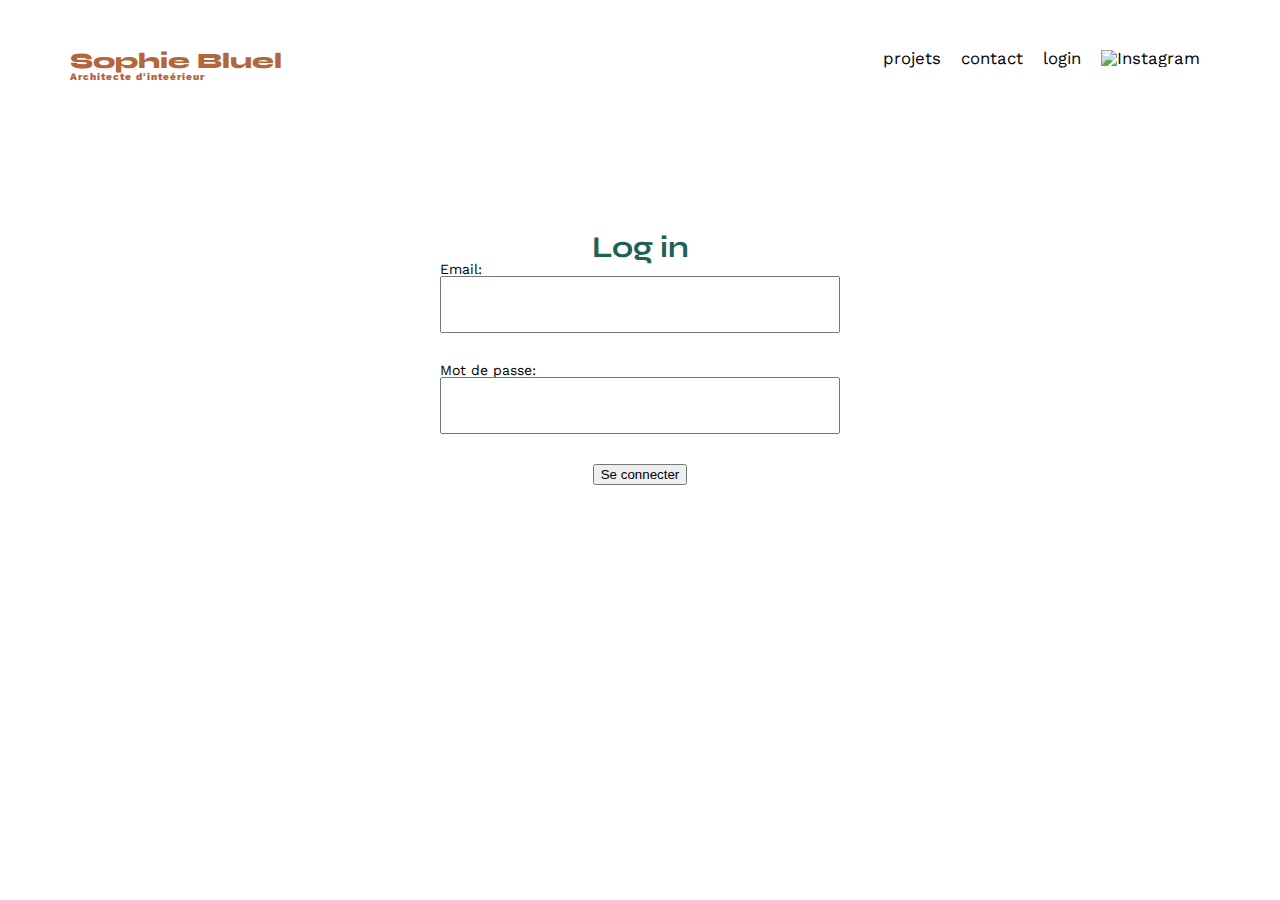
==== FrontEnd/login.html @ e06c0850 "login intégré" ====
<!DOCTYPE html>
<html lang="fr">
<head>
	<meta charset="UTF-8">
	<title>Sophie Bluel - Architecte d'intérieur</title>
	<meta name="viewport" content="width=device-width, initial-scale=1.0">
	<link rel="preconnect" href="https://fonts.googleapis.com">
	<link rel="preconnect" href="https://fonts.gstatic.com" crossorigin>
	<link href="https://fonts.googleapis.com/css2?family=Syne:wght@700;800&family=Work+Sans&display=swap" rel="stylesheet">
	<meta name="description" content="">
	<link rel="stylesheet" href="./assets/style.css">
	<script src="./Js/Lien.js"></script>
</head>
<body>
<header>
	<h1>Sophie Bluel <span>Architecte d'inteérieur</span></h1>
	<nav>
		<ul>
			<li>projets</li>
			<li>contact</li>
			<li>login</li>
			<li><img src="./assets/icons/instagram.png" alt="Instagram"></li>
		</ul>
	</nav>
</header>
<div class="login">
<form>
    <h2>Log in</h2>
    <div class="mail">
        <label for="email">Email:</label>
        <input type="email" id="email" name="email" required>
      </div>
      <div class="mdp">
        <label for="password">Mot de passe:</label>
        <input type="password" id="password" name="password" required>
      </div>
      <div class="seconnecter">
        <button type="submit">Se connecter</button>
      </div>
</form>
</div>
</body>
---- FrontEnd/assets/style.css ----
/* http://meyerweb.com/eric/tools/css/reset/
   v2.0 | 20110126
   License: none (public domain)
*/

html, body, div, span, applet, object, iframe,
h1, h2, h3, h4, h5, h6, p, blockquote, pre,
a, abbr, acronym, address, big, cite, code,
del, dfn, em, img, ins, kbd, q, s, samp,
small, strike, strong, sub, sup, tt, var,
b, u, i, center,
dl, dt, dd, ol, ul, li,
fieldset, form, label, legend,
table, caption, tbody, tfoot, thead, tr, th, td,
article, aside, canvas, details, embed,
figure, figcaption, footer, header, hgroup,
menu, nav, output, ruby, section, summary,
time, mark, audio, video {
	margin: 0;
	padding: 0;
	border: 0;
	font-size: 100%;
	font: inherit;
	vertical-align: baseline;
}
/* HTML5 display-role reset for older browsers */
article, aside, details, figcaption, figure,
footer, header, hgroup, menu, nav, section {
	display: block;
}
body {
	line-height: 1;
}
ol, ul {
	list-style: none;
}
blockquote, q {
	quotes: none;
}
blockquote:before, blockquote:after,
q:before, q:after {
	content: '';
	content: none;
}
table {
	border-collapse: collapse;
	border-spacing: 0;
}
/** end reset css**/
body {
	max-width: 1140px;
	margin:auto;
	font-family: 'Work Sans' ;
	font-size: 14px;
}
header {
	display: flex;
	justify-content: space-between;
	margin: 50px 0
}
section {
	margin: 50px 0
}

h1{
	display: flex;
	flex-direction: column;
	font-family: 'Syne';
	font-size: 22px;
	font-weight: 800;
	color: #B1663C
}

h1 > span {
	font-family: 'Work Sans';
	font-size:10px;
	letter-spacing: 0.1em;
;
}

h2{
	font-family: 'Syne';
	font-weight: 700;
	font-size: 30px;
	color: #1D6154
}
nav ul {
	display: flex;
	align-items: center;
	list-style-type: none;

}
nav li {
	padding: 0 10px;
	font-size: 1.2em;
}

li:hover {
	color: #B1663C;
}
#introduction {
	display: flex;
	align-items: center;
}
#introduction figure {
	flex: 1
}
#introduction img {
	display: block;
	margin: auto;
	width: 80%;
}

#introduction article {
	flex: 1
}
#introduction h2 {
	margin-bottom: 1em;
}

#introduction p {
	margin-bottom: 0.5em;
}
#portfolio h2 {
	text-align: center;
	margin-bottom: 1em;
}
.gallery {
	width: 100%;
	display: grid;
	grid-template-columns: 1fr 1fr 1fr;
	grid-column-gap: 20px;
	grid-row-gap: 20px;
}

.gallery img {
	width: 100%;

}
#contact {
	width: 50%;
margin: auto;
}
#contact > * {
	text-align: center;

}
#contact h2{
	margin-bottom: 20px;
}
#contact form {
	text-align: left;
	margin-top:30px;
	display: flex;
	flex-direction: column;
}

#contact input {
	height: 50px;
	font-size: 1.2em;
	border: none;
	box-shadow: 0px 4px 14px rgba(0, 0, 0, 0.09);
}
#contact label {
	margin: 2em 0 1em 0;
}
#contact textarea {
	border: none;
	box-shadow: 0px 4px 14px rgba(0, 0, 0, 0.09);
}

input[type="submit"]{
	font-family: 'Syne';
	font-weight: 700;
	color: white;
	background-color: #1D6154;
	margin : 2em auto ;
	width: 180px;
	text-align: center;
	border-radius: 60px ;
}

footer nav ul {
	display: flex;
	justify-content: flex-end;
	margin: 2em
}

#portfolio ul{
	display:flex;
	width:100%;
	align-items: center;
}

#portfolio ul li {
	display: flex;
	padding: 0 5px;
}

#portfolio button {
	padding: 9px 5px;
}

.login {
	display: flex;
	justify-content: center;
	margin-top: 150px;
}

.login form h2 {
	display: flex;
	color: #1D6154;
	justify-content: center;
}

.mail {
	display: flex;
	flex-direction: column;
 	margin-bottom: 30px;
}

.mdp {
	display: flex;
	flex-direction: column;
	margin-bottom: 30px;
}

.login form {
	width:400px;
}

.login form button {
	display: flex;
	justify-content: center;
}

.login form input {
	height: 51px;
}

.seconnecter {
	display: flex;
	justify-content: center;
}
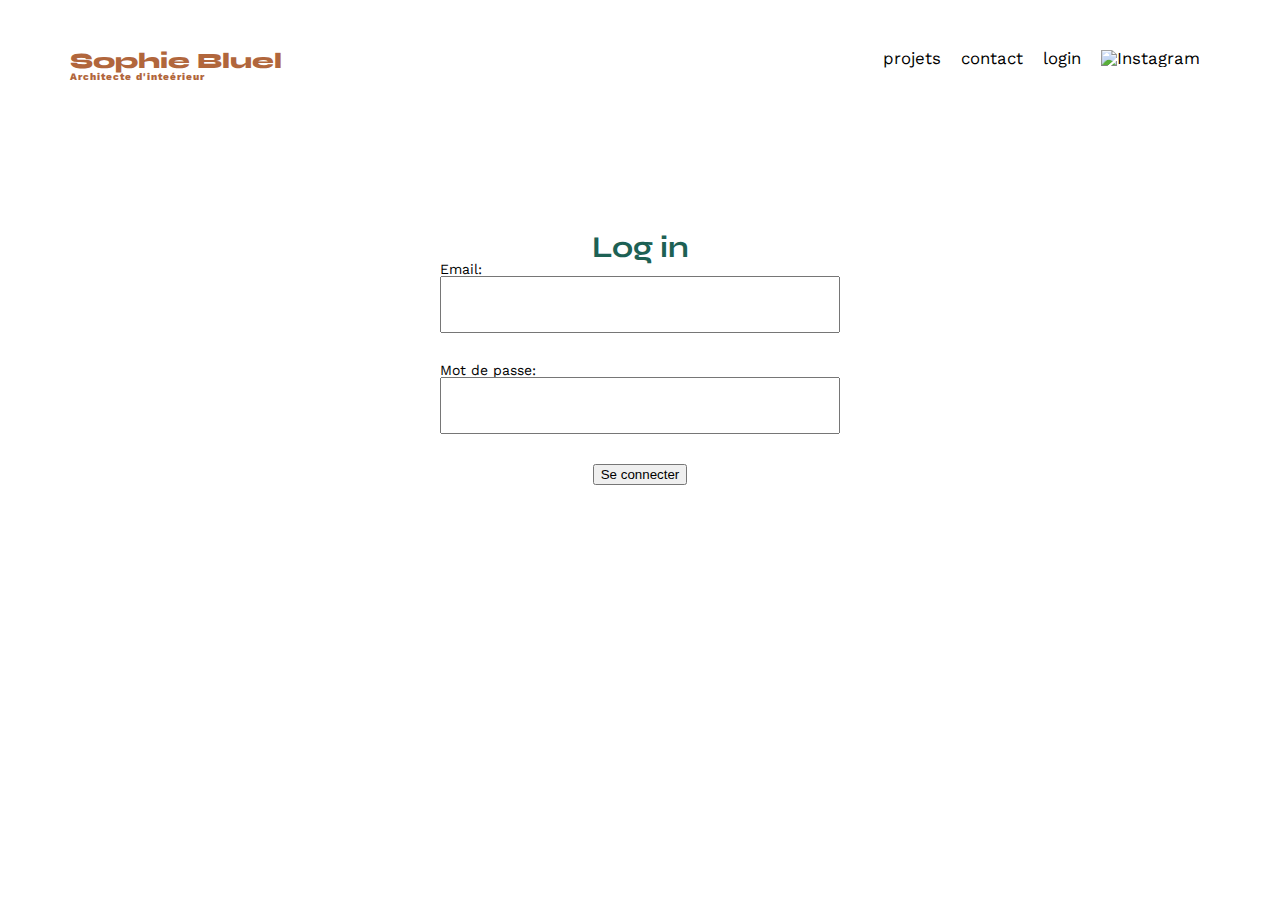
==== commit 052048f0: "supprimer projets" ====
--- a/FrontEnd/login.html
+++ b/FrontEnd/login.html
@@ -9,7 +9,7 @@
 	<link href="https://fonts.googleapis.com/css2?family=Syne:wght@700;800&family=Work+Sans&display=swap" rel="stylesheet">
 	<meta name="description" content="">
 	<link rel="stylesheet" href="./assets/style.css">
-	<script src="./Js/Lien.js"></script>
+	<script src="./Js/Login.js"></script>
 </head>
 <body>
 <header>
@@ -24,7 +24,7 @@
 	</nav>
 </header>
 <div class="login">
-<form>
+<form method="POST">
     <h2>Log in</h2>
     <div class="mail">
         <label for="email">Email:</label>
@@ -34,6 +34,7 @@
         <label for="password">Mot de passe:</label>
         <input type="password" id="password" name="password" required>
       </div>
+	  <p id="error-message"></p>
       <div class="seconnecter">
         <button type="submit">Se connecter</button>
       </div>
--- a/FrontEnd/assets/style.css
+++ b/FrontEnd/assets/style.css
@@ -241,4 +241,58 @@
 .seconnecter {
 	display: flex;
 	justify-content: center;
+}
+
+.modal {
+	display:flex;
+	align-items: center;
+	justify-content: center;
+	position: fixed;
+	left: 0;
+  	top: 0;
+  	width: 100%;
+  	height: 100%;
+	overflow: auto;
+  	background-color: rgba(0, 0, 0, 0.5);
+}
+
+.modal-wrapper {
+	display: flex;
+	flex-direction: column;
+	width: 630px;
+	height:731px;
+	padding: 60px 120px;
+	background-color: white;
+
+}
+
+.modal-gallery {
+	display: flex;
+	height: 80%;
+	flex-wrap: wrap;
+}
+
+.modal-gallery img {
+	width: 100%;
+}
+
+.modal-gallery figure {
+	width: 16%;
+	margin: 12px;
+	position: relative;
+}
+
+.delete-icon-overlay {
+	top: 2px;
+	right: 2px;
+	font-size: 24px;
+  }
+
+  
+.icon-container {
+	position: absolute;
+	top: 0;
+	right: 0;
+	transform: translate(50%, -50%);
+	padding: 5px;
 }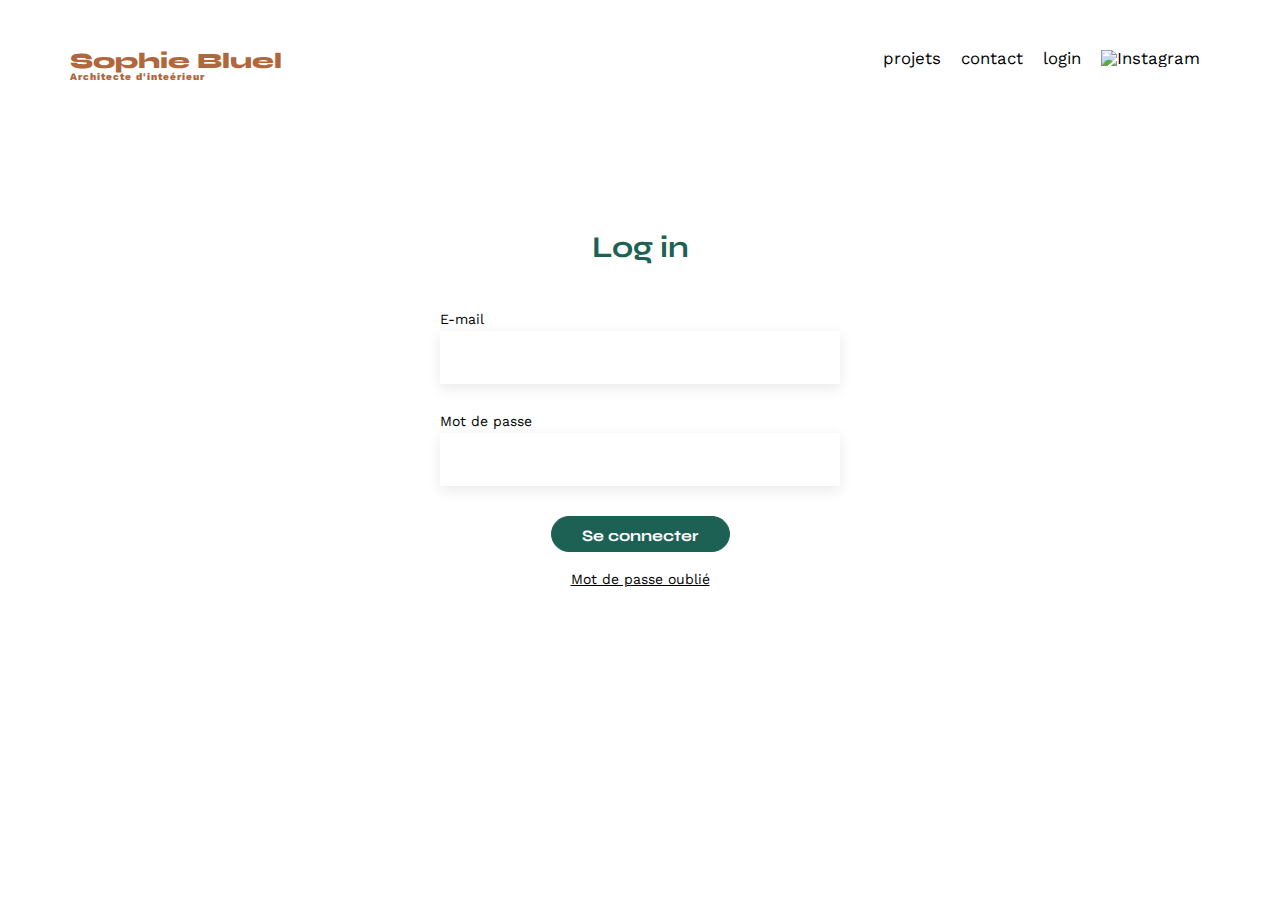
==== commit d2a84d14: "final2" ====
--- a/FrontEnd/login.html
+++ b/FrontEnd/login.html
@@ -24,20 +24,21 @@
 	</nav>
 </header>
 <div class="login">
-<form method="POST">
-    <h2>Log in</h2>
-    <div class="mail">
-        <label for="email">Email:</label>
-        <input type="email" id="email" name="email" required>
-      </div>
-      <div class="mdp">
-        <label for="password">Mot de passe:</label>
-        <input type="password" id="password" name="password" required>
-      </div>
-	  <p id="error-message"></p>
-      <div class="seconnecter">
-        <button type="submit">Se connecter</button>
-      </div>
-</form>
+	<form method="POST">
+		<h2>Log in</h2>
+		<div class="mail">
+			<label for="email">E-mail</label>
+			<input type="email" id="email" name="email" required>
+		</div>
+		<div class="mdp">
+			<label for="password">Mot de passe</label>
+			<input type="password" id="password" name="password" required>
+		</div>
+		<p id="error-message"></p>
+		<div class="seconnecter">
+			<button type="submit">Se connecter</button>
+		</div>
+	</form>
+	<a href="" id="mdpOublie">Mot de passe oublié</a>
 </div>
 </body>--- a/FrontEnd/assets/style.css
+++ b/FrontEnd/assets/style.css
@@ -103,11 +103,25 @@
 	align-items: center;
 }
 #introduction figure {
-	flex: 1
-}
+	flex: 1;
+	display: flex;
+	flex-direction: column;
+}
+
+#openModal {
+	display: flex;
+	align-items: baseline;
+	width: 75px;
+	border:none;
+	background-color:white;
+	cursor:pointer;
+	font-size: 14px;
+	margin-top: 5px;
+}
+
+
 #introduction img {
 	display: block;
-	margin: auto;
 	width: 80%;
 }
 
@@ -197,8 +211,21 @@
 	padding: 0 5px;
 }
 
-#portfolio button {
+.filtres button {
 	padding: 9px 5px;
+	border-radius: 60px;
+	border: solid 1px #1D6154;
+	background-color: white;
+	font-size: 16px;
+	font-family: Syne;
+	color: #1D6154;
+	font-weight: 700;
+	margin: 0 3px;
+}
+
+#portfolio button:hover {
+	background-color:#1D6154;
+	color: white;
 }
 
 .login {
@@ -244,7 +271,7 @@
 }
 
 .modal {
-	display:flex;
+	display:none;
 	align-items: center;
 	justify-content: center;
 	position: fixed;
@@ -256,43 +283,301 @@
   	background-color: rgba(0, 0, 0, 0.5);
 }
 
+.modal2 {
+	display:none;
+	align-items: center;
+	justify-content: center;
+	position: fixed;
+	left: 0;
+  	top: 0;
+  	width: 100%;
+  	height: 100%;
+	overflow: auto;
+  	background-color: rgba(0, 0, 0, 0.5);
+}
+
 .modal-wrapper {
 	display: flex;
 	flex-direction: column;
 	width: 630px;
 	height:731px;
-	padding: 60px 120px;
+	padding: 30px 40px 20px 40px;
 	background-color: white;
-
+	border-radius: 10px;
+	box-sizing:border-box;
+	justify-content: center;
+	align-items: center;
+}
+
+.modal-wrapper2 {
+	display: flex;
+	flex-direction: column;
+	width: 630px;
+	height:731px;
+	padding: 30px 40px 20px 40px;
+	background-color: white;
+	border-radius: 10px;
+	box-sizing:border-box;
+	justify-content: center;
+	align-items: center;
+}
+
+nav a {
+	text-decoration: none;
+	color: black;
 }
 
 .modal-gallery {
-	display: flex;
-	height: 80%;
-	flex-wrap: wrap;
-}
+	display: grid;
+	grid-template-columns: repeat(5, 1fr);
+	grid-template-rows: repeat(3, 1fr);
+	gap: 20px; /* Espacement entre les éléments */
+  }
 
 .modal-gallery img {
 	width: 100%;
 }
 
 .modal-gallery figure {
-	width: 16%;
-	margin: 12px;
+	width: 100%;
+	margin: 5px;
 	position: relative;
 }
 
 .delete-icon-overlay {
-	top: 2px;
-	right: 2px;
-	font-size: 24px;
+	font-size: 15px;
+	color: white;
   }
 
-  
 .icon-container {
 	position: absolute;
-	top: 0;
-	right: 0;
+	top: 15px;
+	right: 15px;
 	transform: translate(50%, -50%);
 	padding: 5px;
+	background-color: black;
+	border-radius:2px;
+}
+
+.icon-container2 {
+	position: absolute;
+	top: 15px;
+	right: 40px;
+	transform: translate(50%, -50%);
+	padding: 5px;
+	background-color: black;
+	border-radius:2px;
+	visibility: hidden;
+}
+
+.figure-wrapper:hover .icon-container2 {
+	visibility: visible;
+  }
+
+
+ 
+.fa-arrows-up-down-left-right {
+	color: white;
+}
+
+#openModal {
+	display: none;
+}
+
+.close {
+	position: absolute;
+	top: 122px;
+	right: 650px;
+	cursor: pointer;
+}
+
+.close i {
+	font-size: 24px;
+}
+
+.close2 {
+	position: absolute;
+	top: 122px;
+	right: 650px;
+	cursor: pointer;
+}
+
+.close2 i {
+	font-size: 24px;
+}
+.galleryTitle {
+	display: flex;
+	font-family: work-sans;
+	font-size: 26px;
+	justify-content: center;
+	padding-bottom: 20px;
+}
+
+.modal-gallery a {
+	text-decoration: none;
+	color: black;
+}
+
+hr {
+	width:420px;
+	border: 1px solid #B3B3B3
+	
+}
+
+.modal-wrapper button {
+	width:237px;
+	height:36px;
+	background-color: #1D6154;
+	border-radius: 60px;
+	color:white;
+	font-size: 14px;
+	font-family: Syne;
+	border: none;
+}
+
+#deleteGallery {
+	text-decoration: none;
+	color: #D65353;
+}
+
+#ajouterProjet {
+	margin: 20px;
+}
+
+.input-wrapper {
+	display: flex;
+	flex-direction: column;
+	align-items: center;
+	width:420px;
+	height:169px;
+	background-color:#E8F1F6;
+}
+
+#previewImage {
+	display: flex;
+	height: 100%;
+	width:auto;
+}
+
+
+.input-file {
+	display: none;
+}
+
+.label-file {
+    cursor: pointer;
+    color: #306685;
+    font-weight: bold;
+}
+
+#ajouterPhoto {
+	background-color: #CBD6DC;
+	width:173px;
+	border-radius: 50px;
+	border: none;
+	margin-bottom: 10px;
+}
+
+.fa-image, .fa-light {
+	font-weight: 400;
+	font-size: 58px;
+	padding: 20px 0;
+}
+
+.imageweight {
+	font-size: 10px;
+}
+
+.ajout-wrapper {
+	display:flex;
+	flex-direction: column;
+	width:420px;
+}
+
+#title {
+	width:100%;
+	height: 51px;
+	padding:0;
+	box-sizing: border-box;
+	box-shadow: 0px 4px 14px 0px #00000017;
+	border: none;
+	margin-top: 10px;
+	margin-bottom: 20px;
+}
+
+#category {
+	width:100%;
+	height:51px;
+	padding:0;
+	box-sizing: border-box;
+	box-shadow: 0px 4px 14px 0px #00000017;
+	border:none;
+	background-color: white;
+	margin-top: 10px;
+	margin-bottom: 20px;
+}
+
+.ajout-photo {
+	font-size: 26px;
+	margin-bottom: 50px;
+}
+
+#submitBtn {
+	display:flex;
+	width:237px;
+	height:36px;
+	border:none;
+	background-color: #A7A7A7;
+	align-self: center;
+}
+
+.filtres {
+	display: flex;
+	align-items: center;
+	justify-content: center;
+	margin-bottom: 50px;
+	margin-top: 50px;
+}
+
+.login {
+	display: flex;
+	flex-direction: column;
+	align-items: center;
+}
+
+.login label {
+	margin-bottom: 5px;
+}
+
+.login input {
+	border:none;
+	box-shadow: 0px 4px 14px 0px #00000017;
+}
+
+.login h2 {
+	margin-bottom: 50px;
+}
+
+.login button {
+	padding: 9px 5px;
+	border-radius: 60px;
+	border: solid 1px #1D6154;
+	color: white;
+	font-size: 16px;
+	font-family: Syne;
+	background-color: #1D6154;
+	font-weight: 700;
+	margin: 0 3px;
+	width: 179px;
+	height: 36px;
+	box-sizing: border-box;
+}
+
+#error-message {
+	margin-bottom: 20px;
+}
+
+#mdpOublie {
+	margin: 20px 0;
+	color: black;
 }